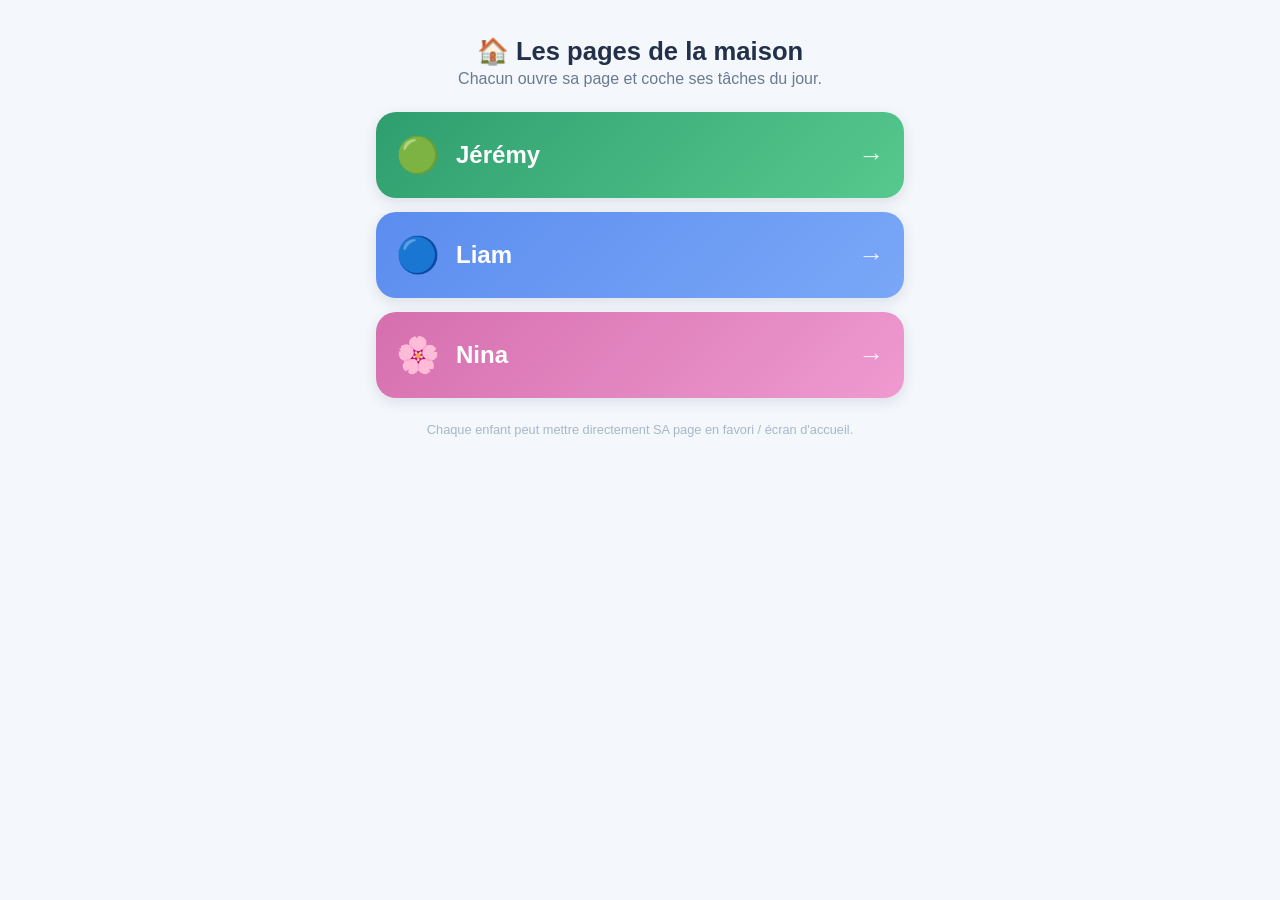
==== index.html @ 39c91e18 "Add files via upload" ====
<!DOCTYPE html>
<html lang="fr">
<head>
<meta charset="UTF-8" />
<meta name="viewport" content="width=device-width, initial-scale=1.0" />
<meta name="theme-color" content="#5b8def" />
<title>Les pages de la maison</title>
<style>
  *{box-sizing:border-box;}
  body{font-family:-apple-system,BlinkMacSystemFont,"Segoe UI",Roboto,Helvetica,Arial,sans-serif;
    background:#f4f7fb;color:#23304a;margin:0;padding:28px 16px 50px;max-width:560px;margin:0 auto;}
  h1{font-size:1.6rem;text-align:center;margin:8px 0 4px;}
  p.sub{text-align:center;color:#6b7a90;margin:0 0 24px;}
  a.kid{display:flex;align-items:center;gap:16px;text-decoration:none;color:#fff;border-radius:20px;
    padding:22px 20px;margin-bottom:14px;box-shadow:0 4px 14px rgba(40,60,90,.12);
    font-size:1.5rem;font-weight:800;transition:transform .08s ease;}
  a.kid:active{transform:scale(.99);}
  a.kid .emoji{font-size:2.2rem;}
  a.kid .arrow{margin-left:auto;font-size:1.6rem;opacity:.85;}
  .jeremy{background:linear-gradient(135deg,#2f9e6f,#56c98e);}
  .liam{background:linear-gradient(135deg,#5b8def,#7aa7f7);}
  .nina{background:linear-gradient(135deg,#d56fae,#ef9ad0);}
  footer{text-align:center;color:#aab6c8;font-size:.8rem;margin-top:24px;}
</style>
</head>
<body>
  <h1>🏠 Les pages de la maison</h1>
  <p class="sub">Chacun ouvre sa page et coche ses tâches du jour.</p>

  <a class="kid jeremy" href="jeremy.html"><span class="emoji">🟢</span><span>Jérémy</span><span class="arrow">→</span></a>
  <a class="kid liam" href="liam.html"><span class="emoji">🔵</span><span>Liam</span><span class="arrow">→</span></a>
  <a class="kid nina" href="nina.html"><span class="emoji">🌸</span><span>Nina</span><span class="arrow">→</span></a>

  <footer>Chaque enfant peut mettre directement SA page en favori / écran d'accueil.</footer>
</body>
</html>
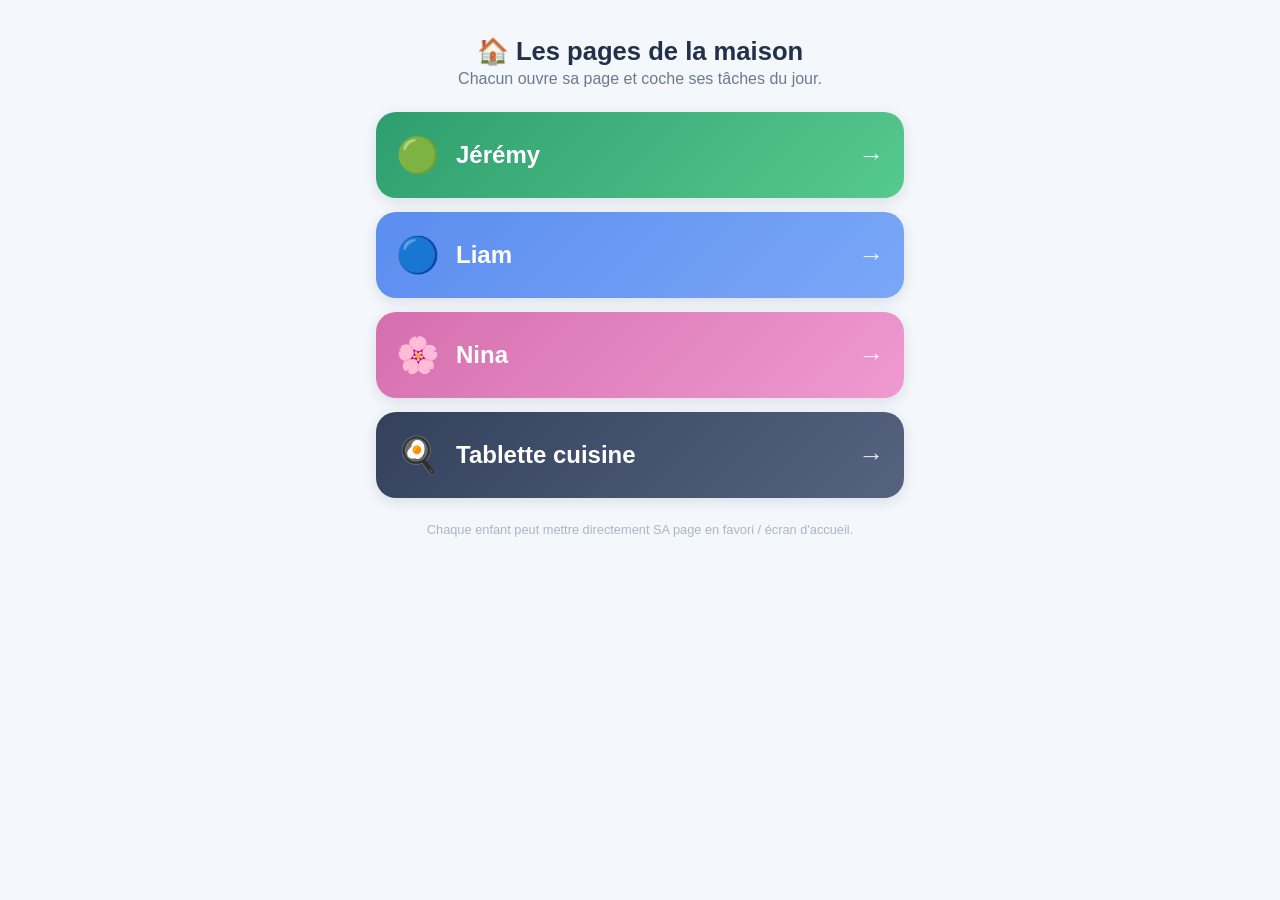
==== commit aff43ece: "Tablette, sport illustré, guides fenêtre, météo, poésie, lecture" ====
--- a/index.html
+++ b/index.html
@@ -20,6 +20,7 @@
   .jeremy{background:linear-gradient(135deg,#2f9e6f,#56c98e);}
   .liam{background:linear-gradient(135deg,#5b8def,#7aa7f7);}
   .nina{background:linear-gradient(135deg,#d56fae,#ef9ad0);}
+  .tablet{background:linear-gradient(135deg,#34415c,#566380);}
   footer{text-align:center;color:#aab6c8;font-size:.8rem;margin-top:24px;}
 </style>
 </head>
@@ -31,6 +32,8 @@
   <a class="kid liam" href="liam.html"><span class="emoji">🔵</span><span>Liam</span><span class="arrow">→</span></a>
   <a class="kid nina" href="nina.html"><span class="emoji">🌸</span><span>Nina</span><span class="arrow">→</span></a>
 
+  <a class="kid tablet" href="tablet.html"><span class="emoji">🍳</span><span>Tablette cuisine</span><span class="arrow">→</span></a>
+
   <footer>Chaque enfant peut mettre directement SA page en favori / écran d'accueil.</footer>
 </body>
 </html>
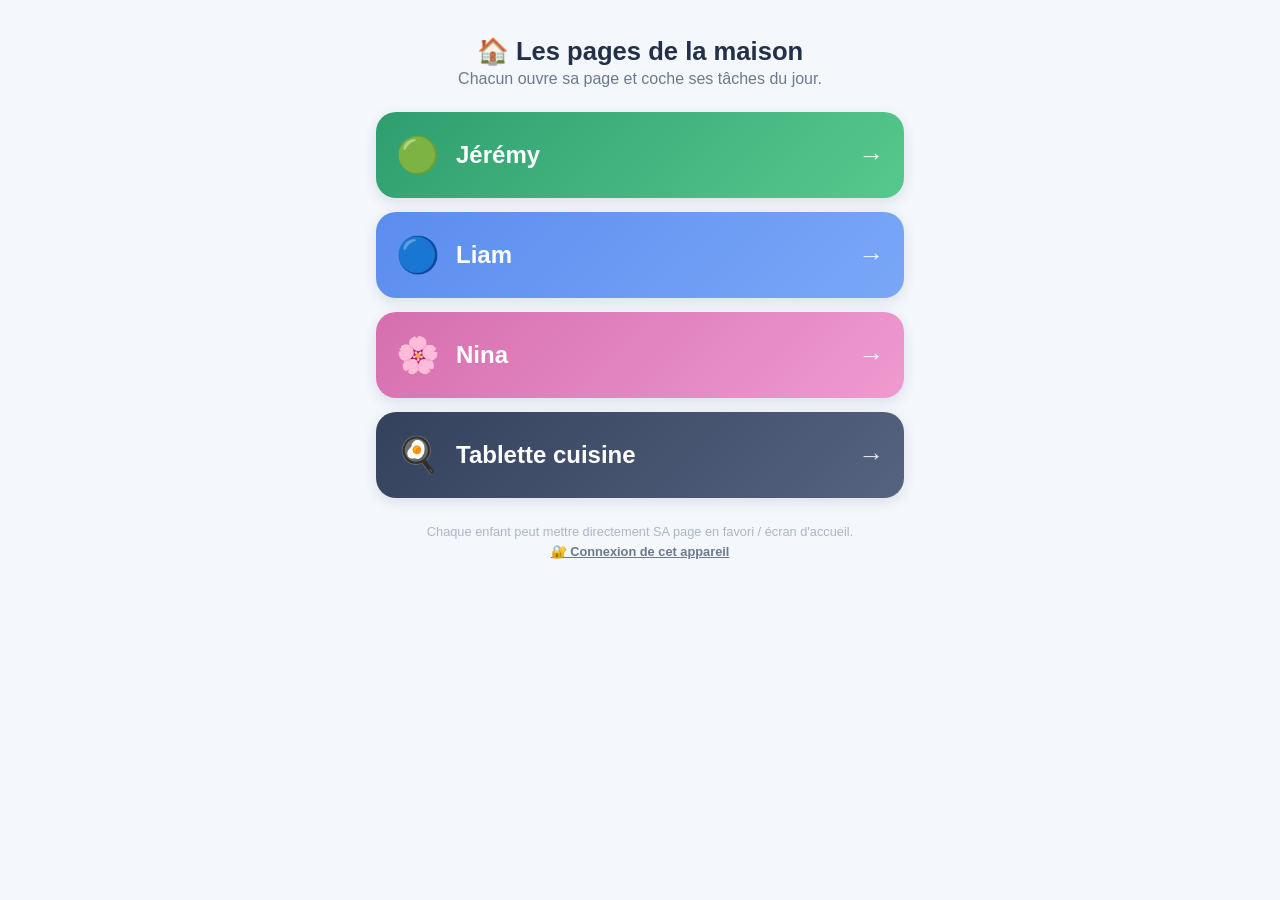
==== commit 9c6f734c: "Coches partagées entre téléphones et tablette (Firebase), tâches du week-end masquées le dimanche si" ====
--- a/index.html
+++ b/index.html
@@ -21,7 +21,8 @@
   .liam{background:linear-gradient(135deg,#5b8def,#7aa7f7);}
   .nina{background:linear-gradient(135deg,#d56fae,#ef9ad0);}
   .tablet{background:linear-gradient(135deg,#34415c,#566380);}
-  footer{text-align:center;color:#aab6c8;font-size:.8rem;margin-top:24px;}
+  footer{text-align:center;color:#aab6c8;font-size:.8rem;margin-top:24px;line-height:1.6;}
+  footer a.setup{color:#6b7a90;font-weight:700;}
 </style>
 </head>
 <body>
@@ -34,6 +35,7 @@
 
   <a class="kid tablet" href="tablet.html"><span class="emoji">🍳</span><span>Tablette cuisine</span><span class="arrow">→</span></a>
 
-  <footer>Chaque enfant peut mettre directement SA page en favori / écran d'accueil.</footer>
+  <footer>Chaque enfant peut mettre directement SA page en favori / écran d'accueil.
+    <br /><a class="setup" href="connexion.html">🔐 Connexion de cet appareil</a></footer>
 </body>
 </html>
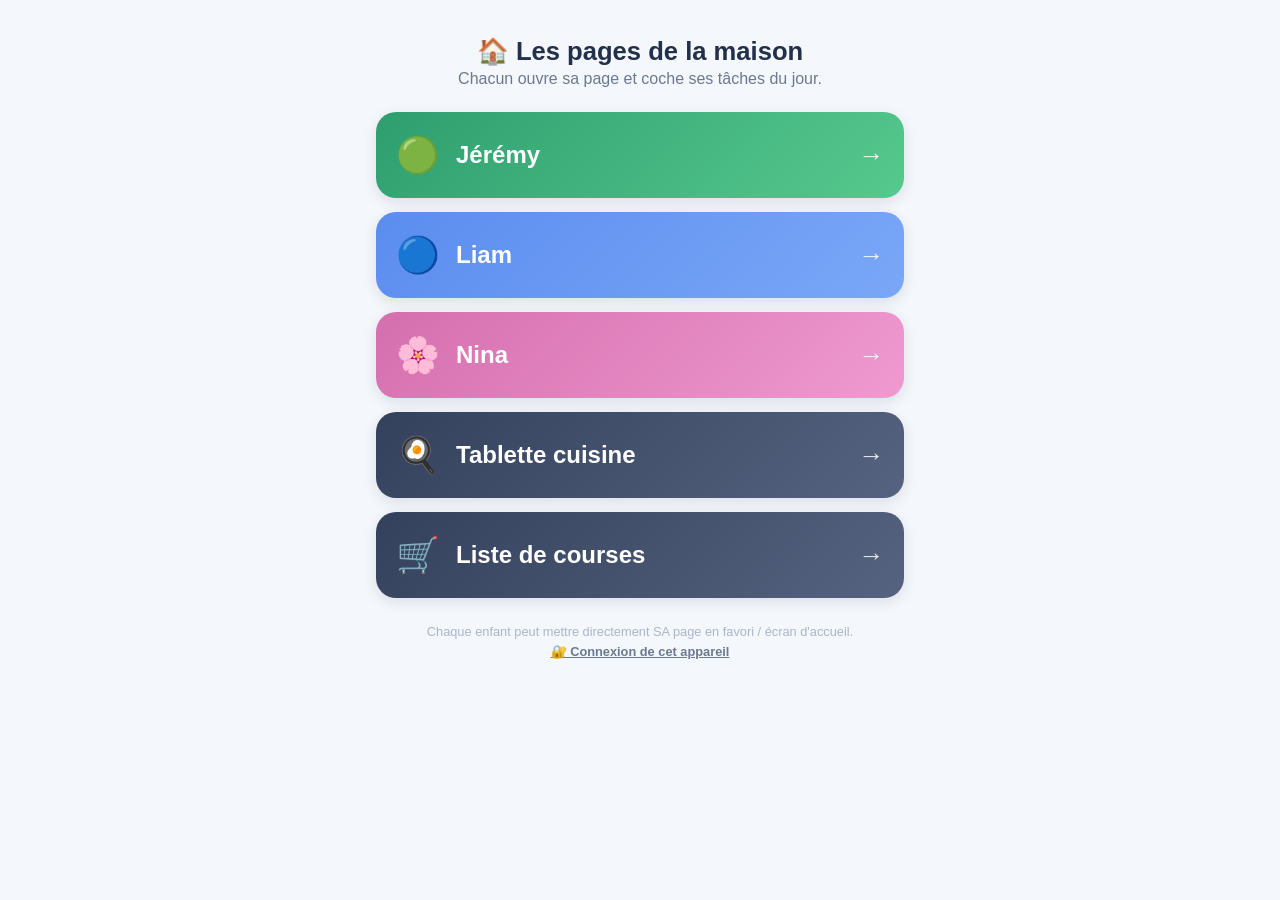
==== commit c1993e7e: "Courses : liste partagée par rayon (parents) et ajout par les enfants - courses.html : liste à achet" ====
--- a/index.html
+++ b/index.html
@@ -34,6 +34,7 @@
   <a class="kid nina" href="nina.html"><span class="emoji">🌸</span><span>Nina</span><span class="arrow">→</span></a>
 
   <a class="kid tablet" href="tablet.html"><span class="emoji">🍳</span><span>Tablette cuisine</span><span class="arrow">→</span></a>
+  <a class="kid tablet" href="liste.html"><span class="emoji">🛒</span><span>Liste de courses</span><span class="arrow">→</span></a>
 
   <footer>Chaque enfant peut mettre directement SA page en favori / écran d'accueil.
     <br /><a class="setup" href="connexion.html">🔐 Connexion de cet appareil</a></footer>
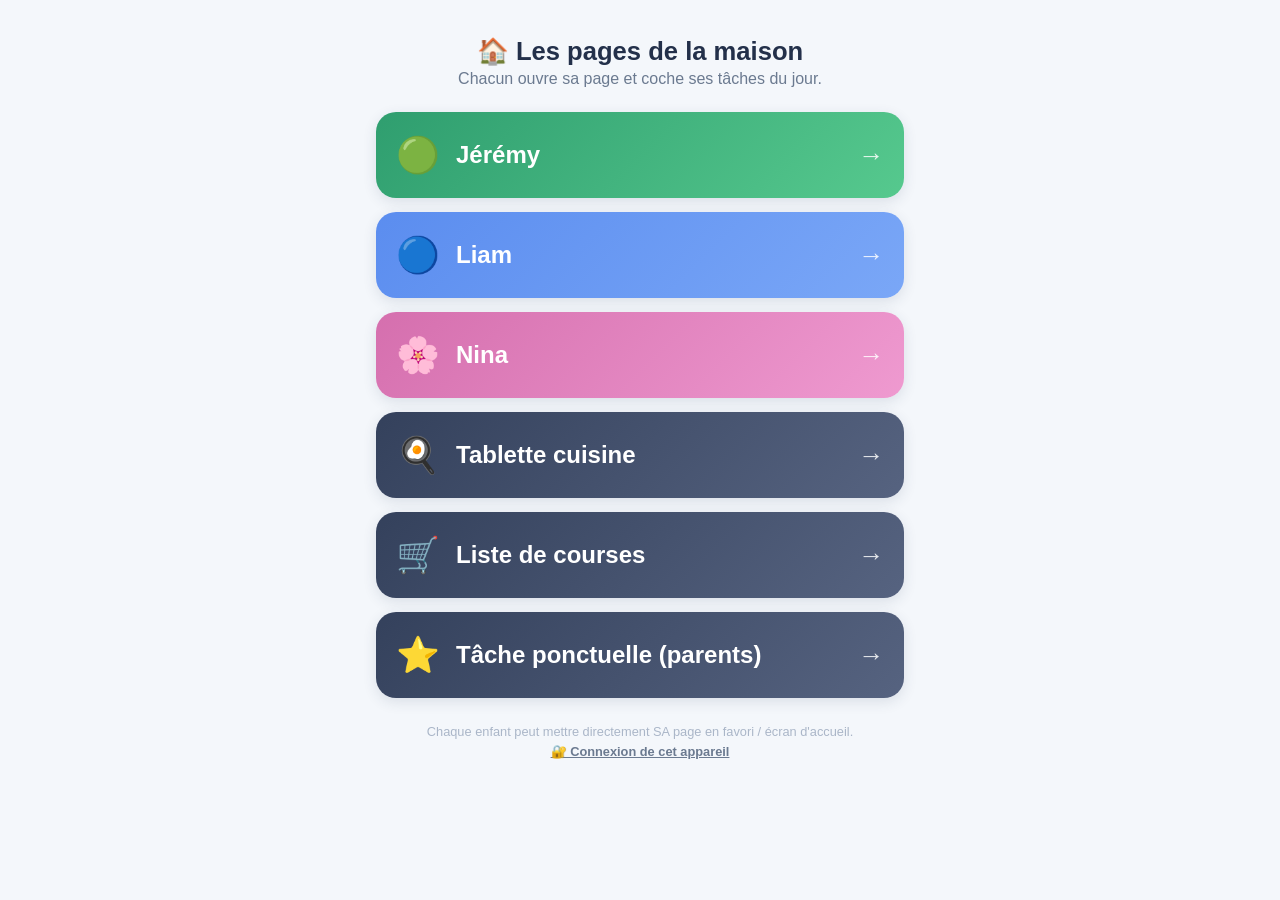
==== commit 255ea1ee: "Tâches ponctuelles données par les parents, miroir du week-end - ponctuel.html : choisir ou écrire u" ====
--- a/index.html
+++ b/index.html
@@ -35,6 +35,7 @@
 
   <a class="kid tablet" href="tablet.html"><span class="emoji">🍳</span><span>Tablette cuisine</span><span class="arrow">→</span></a>
   <a class="kid tablet" href="liste.html"><span class="emoji">🛒</span><span>Liste de courses</span><span class="arrow">→</span></a>
+  <a class="kid tablet" href="ponctuel.html"><span class="emoji">⭐</span><span>Tâche ponctuelle (parents)</span><span class="arrow">→</span></a>
 
   <footer>Chaque enfant peut mettre directement SA page en favori / écran d'accueil.
     <br /><a class="setup" href="connexion.html">🔐 Connexion de cet appareil</a></footer>
